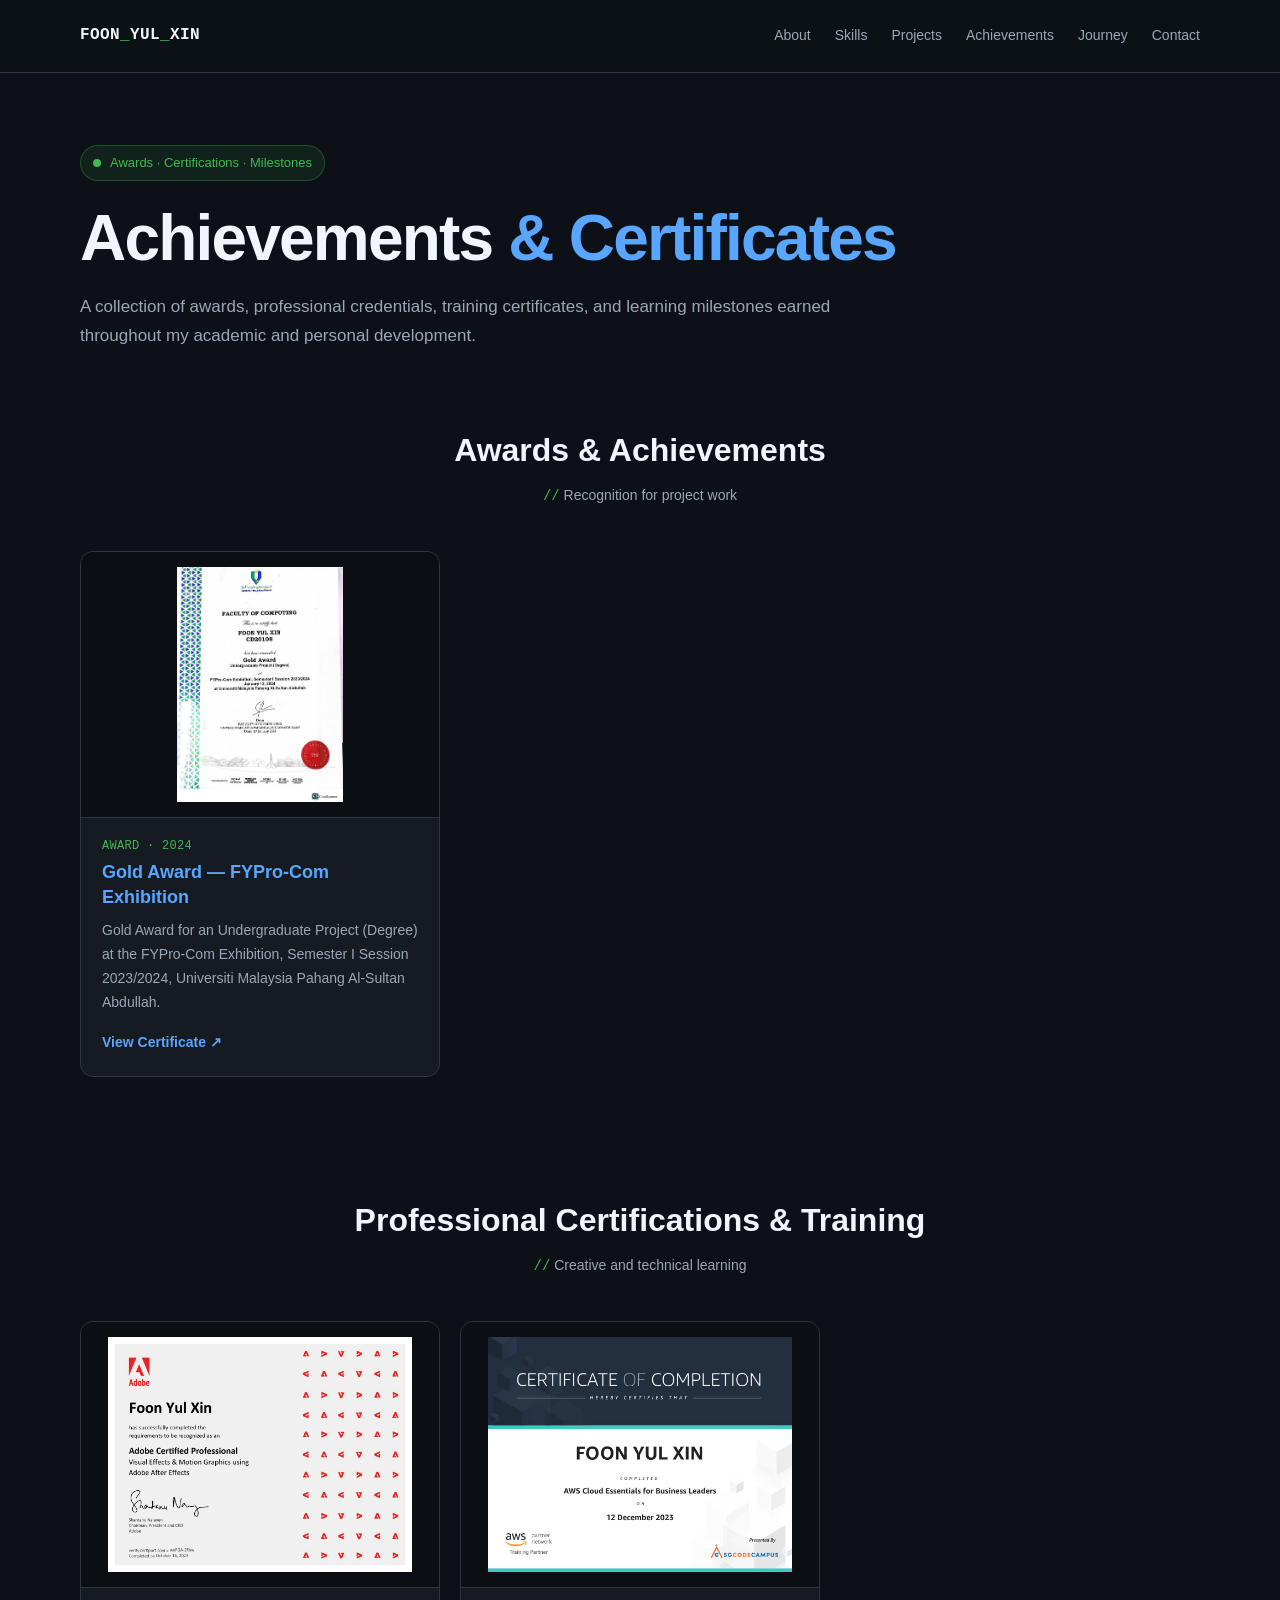
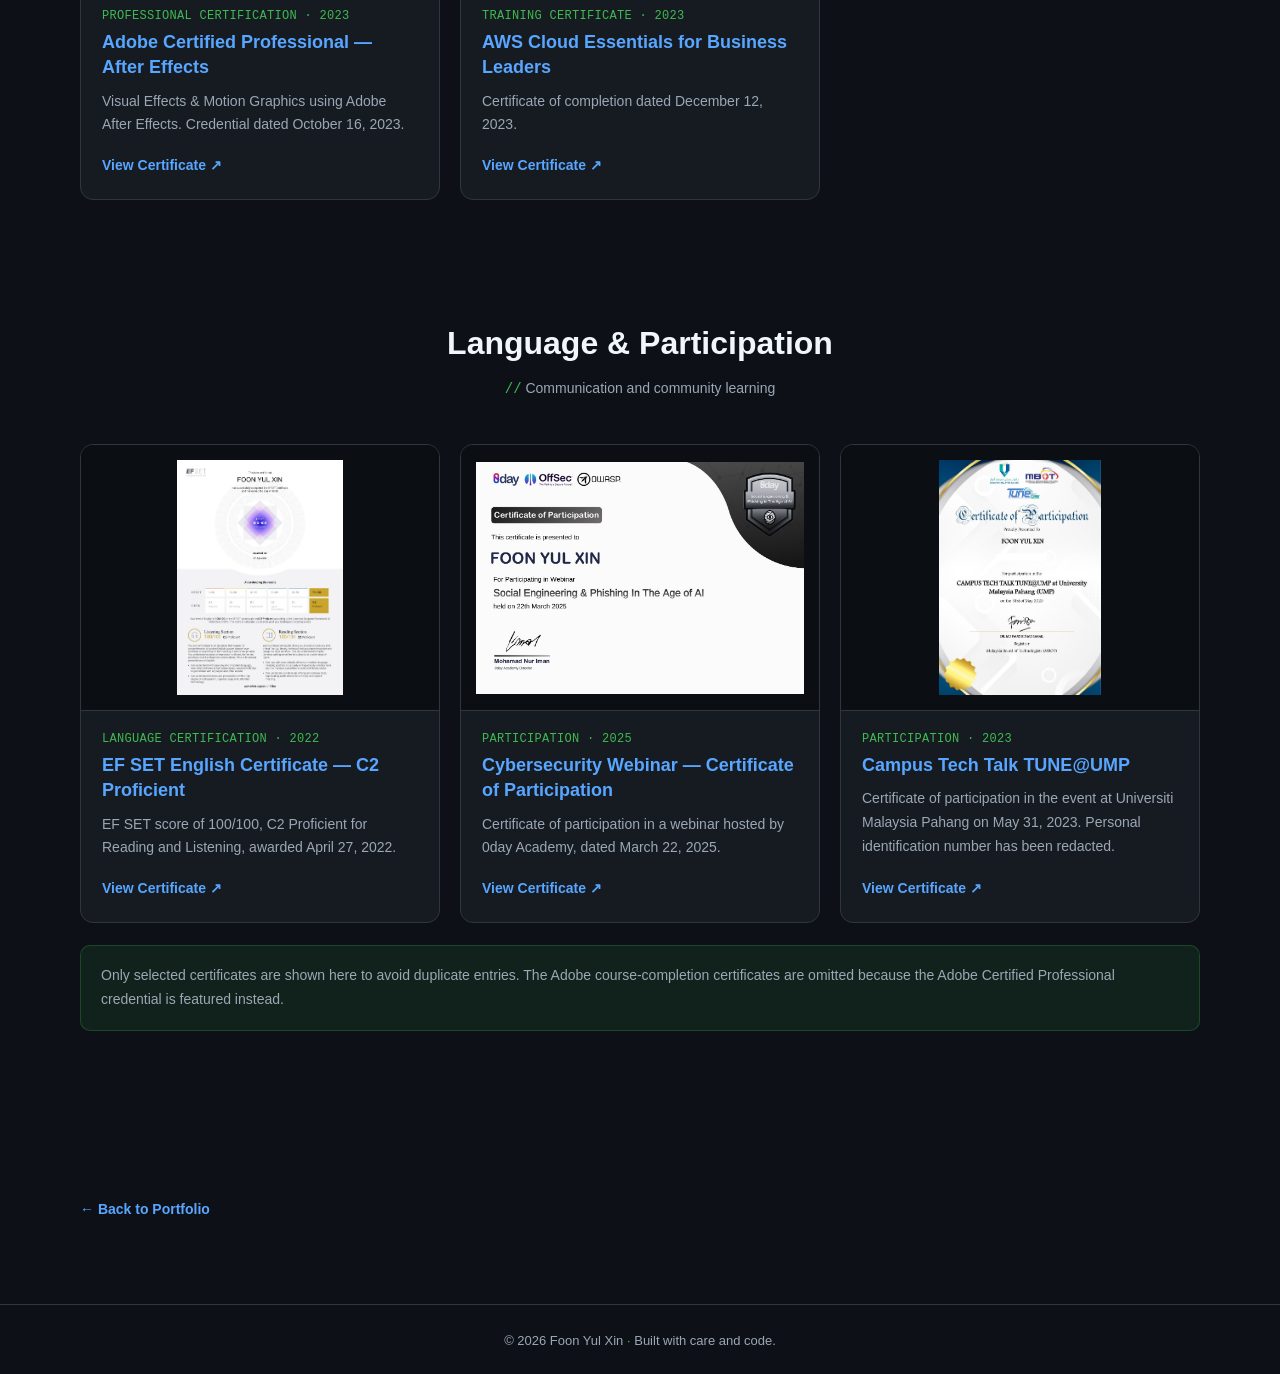
==== achievements.html @ 56d19aa5 "Add files via upload" ====
<!DOCTYPE html>
<html lang="en">
<head>
  <meta charset="UTF-8">
  <meta name="viewport" content="width=device-width, initial-scale=1.0">
  <meta name="description" content="Awards, professional certifications, and learning achievements of Foon Yul Xin.">
  <meta name="theme-color" content="#0D1117">
  <title>Achievements &amp; Certificates | Foon Yul Xin</title>
  <link rel="stylesheet" href="styles.css">
</head>
<body>
<header>
  <div class="wrap nav">
    <a class="logo" href="index.html">FOON<span>_</span>YUL<span>_</span>XIN</a>
    <nav aria-label="Main navigation">
      <a href="index.html#about">About</a><a href="index.html#skills">Skills</a><a href="index.html#projects">Projects</a><a href="achievements.html" aria-current="page">Achievements</a><a href="index.html#journey">Journey</a><a href="index.html#contact">Contact</a>
    </nav>
  </div>
</header>
<main>
  <section class="achievement-hero">
    <div class="wrap">
      <div class="eyebrow"><span class="pulse"></span> Awards · Certifications · Milestones</div>
      <h1>Achievements <span class="blue">&amp; Certificates</span></h1>
      <p class="lead">A collection of awards, professional credentials, training certificates, and learning milestones earned throughout my academic and personal development.</p>
    </div>
  </section>

  <section class="achievement-category">
    <div class="wrap">
      <div class="section-head"><h2>Awards &amp; Achievements</h2><p><span>//</span> Recognition for project work</p></div>
      <div class="certificate-grid">
        <article class="certificate-card">
          <a class="certificate-preview" href="assets/certificates/gold_award_fypro_com.pdf" target="_blank" rel="noopener noreferrer" aria-label="Open Gold Award certificate PDF"><img src="assets/certificates/gold_award_fypro_com.jpg" alt="Preview of Gold Award certificate" loading="lazy"></a>
          <div class="certificate-body"><div class="certificate-kicker">Award · 2024</div><h3>Gold Award — FYPro-Com Exhibition</h3><p>Gold Award for an Undergraduate Project (Degree) at the FYPro-Com Exhibition, Semester I Session 2023/2024, Universiti Malaysia Pahang Al-Sultan Abdullah.</p><div class="certificate-actions"><a href="assets/certificates/gold_award_fypro_com.pdf" target="_blank" rel="noopener noreferrer">View Certificate ↗</a></div></div>
        </article>
      </div>
    </div>
  </section>

  <section class="achievement-category">
    <div class="wrap">
      <div class="section-head"><h2>Professional Certifications &amp; Training</h2><p><span>//</span> Creative and technical learning</p></div>
      <div class="certificate-grid">
        <article class="certificate-card"><a class="certificate-preview" href="assets/certificates/adobe_certified_professional.pdf" target="_blank" rel="noopener noreferrer" aria-label="Open Adobe Certified Professional credential"><img src="assets/certificates/adobe_certified_professional.jpg" alt="Preview of Adobe After Effects certification" loading="lazy"></a><div class="certificate-body"><div class="certificate-kicker">Professional Certification · 2023</div><h3>Adobe Certified Professional — After Effects</h3><p>Visual Effects &amp; Motion Graphics using Adobe After Effects. Credential dated October 16, 2023.</p><div class="certificate-actions"><a href="assets/certificates/adobe_certified_professional.pdf" target="_blank" rel="noopener noreferrer">View Certificate ↗</a></div></div></article>
        <article class="certificate-card"><a class="certificate-preview" href="assets/certificates/aws_cloud_essentials.pdf" target="_blank" rel="noopener noreferrer" aria-label="Open AWS Cloud Essentials certificate"><img src="assets/certificates/aws_cloud_essentials.jpg" alt="Preview of AWS Cloud Essentials for Business Leaders certificate" loading="lazy"></a><div class="certificate-body"><div class="certificate-kicker">Training Certificate · 2023</div><h3>AWS Cloud Essentials for Business Leaders</h3><p>Certificate of completion dated December 12, 2023.</p><div class="certificate-actions"><a href="assets/certificates/aws_cloud_essentials.pdf" target="_blank" rel="noopener noreferrer">View Certificate ↗</a></div></div></article>
      </div>
    </div>
  </section>

  <section class="achievement-category">
    <div class="wrap">
      <div class="section-head"><h2>Language &amp; Participation</h2><p><span>//</span> Communication and community learning</p></div>
      <div class="certificate-grid">
        <article class="certificate-card"><a class="certificate-preview" href="assets/certificates/ef_set_english.pdf" target="_blank" rel="noopener noreferrer" aria-label="Open EF SET English certificate"><img src="assets/certificates/ef_set_english.jpg" alt="Preview of EF SET English Certificate" loading="lazy"></a><div class="certificate-body"><div class="certificate-kicker">Language Certification · 2022</div><h3>EF SET English Certificate — C2 Proficient</h3><p>EF SET score of 100/100, C2 Proficient for Reading and Listening, awarded April 27, 2022.</p><div class="certificate-actions"><a href="assets/certificates/ef_set_english.pdf" target="_blank" rel="noopener noreferrer">View Certificate ↗</a></div></div></article>
        <article class="certificate-card"><a class="certificate-preview" href="assets/certificates/cybersecurity_webinar.pdf" target="_blank" rel="noopener noreferrer" aria-label="Open cybersecurity webinar participation certificate"><img src="assets/certificates/cybersecurity_webinar.jpg" alt="Preview of cybersecurity webinar certificate of participation" loading="lazy"></a><div class="certificate-body"><div class="certificate-kicker">Participation · 2025</div><h3>Cybersecurity Webinar — Certificate of Participation</h3><p>Certificate of participation in a webinar hosted by 0day Academy, dated March 22, 2025.</p><div class="certificate-actions"><a href="assets/certificates/cybersecurity_webinar.pdf" target="_blank" rel="noopener noreferrer">View Certificate ↗</a></div></div></article>
        <article class="certificate-card"><a class="certificate-preview" href="assets/certificates/tune_ump_participation_redacted.pdf" target="_blank" rel="noopener noreferrer" aria-label="Open redacted TUNE@UMP participation certificate"><img src="assets/certificates/tune_ump_participation.jpg" alt="Preview of TUNE@UMP certificate of participation with personal ID redacted" loading="lazy"></a><div class="certificate-body"><div class="certificate-kicker">Participation · 2023</div><h3>Campus Tech Talk TUNE@UMP</h3><p>Certificate of participation in the event at Universiti Malaysia Pahang on May 31, 2023. Personal identification number has been redacted.</p><div class="certificate-actions"><a href="assets/certificates/tune_ump_participation_redacted.pdf" target="_blank" rel="noopener noreferrer">View Certificate ↗</a></div></div></article>
      </div>
      <div class="achievement-note">Only selected certificates are shown here to avoid duplicate entries. The Adobe course-completion certificates are omitted because the Adobe Certified Professional credential is featured instead.</div>
    </div>
  </section>
  <section><div class="wrap"><a class="project-link" href="index.html">← Back to Portfolio</a></div></section>
</main>
<footer><p>© 2026 Foon Yul Xin <span>·</span> Built with care and code.</p></footer>
</body>
</html>
---- styles.css ----
:root {
      --bg: #0D1117; --card: #161B22; --panel: #21262D; --border: #30363D;
      --text: #F0F6FC; --muted: #9BA7B4; --blue: #58A6FF; --green: #3FB950;
      --blue-soft: rgba(88,166,255,.10); --green-soft: rgba(63,185,80,.10);
    }
    * { margin: 0; padding: 0; box-sizing: border-box; }
    html { scroll-behavior: smooth; scroll-padding-top: 90px; }
    body { font-family: Inter, "Segoe UI", Arial, sans-serif; background: var(--bg); color: var(--text); line-height: 1.7; }
    a { color: var(--blue); }
    a:focus-visible, button:focus-visible { outline: 2px solid var(--blue); outline-offset: 4px; }
    .wrap { width: min(1120px, 88%); margin: 0 auto; }
    header { position: sticky; top: 0; z-index: 20; background: rgba(13,17,23,.94); backdrop-filter: blur(12px); border-bottom: 1px solid var(--border); }
    .nav { min-height: 72px; display: flex; align-items: center; justify-content: space-between; gap: 24px; }
    .logo { color: var(--text); text-decoration: none; font-family: Consolas, monospace; font-weight: 800; letter-spacing: .4px; }
    .logo span { color: var(--green); }
    nav { display: flex; gap: 24px; flex-wrap: wrap; }
    nav a { text-decoration: none; color: var(--muted); font-size: 14px; }
    nav a:hover { color: var(--blue); }
    section { padding: 82px 0; }
    .hero { padding: 72px 0 90px; min-height: 650px; display: flex; align-items: center; }
    .hero-grid { display: grid; grid-template-columns: 1.4fr .8fr; gap: 55px; align-items: center; }
    .eyebrow { display: inline-flex; align-items: center; gap: 9px; color: var(--green); border: 1px solid rgba(63,185,80,.3); background: var(--green-soft); padding: 6px 12px; border-radius: 999px; font-size: 13px; margin-bottom: 22px; }
    .pulse { width: 8px; height: 8px; border-radius: 50%; background: var(--green); }
    h1 { font-size: clamp(38px, 6vw, 64px); line-height: 1.12; letter-spacing: -1.8px; margin-bottom: 18px; }
    h1 .blue { color: var(--blue); }
    .role-line { font: 600 clamp(18px, 2.4vw, 24px) Consolas, monospace; color: var(--green); min-height: 38px; margin-bottom: 18px; }
    .cursor { display: inline-block; width: 9px; height: 1.1em; background: var(--green); vertical-align: -3px; margin-left: 4px; animation: blink 1s steps(2, start) infinite; }
    @keyframes blink { to { visibility: hidden; } }
    .intro { color: var(--muted); max-width: 620px; font-size: 17px; margin-bottom: 28px; }
    .actions { display: flex; flex-wrap: wrap; gap: 12px; }
    .btn { display: inline-flex; align-items: center; justify-content: center; padding: 11px 19px; border-radius: 8px; border: 1px solid var(--blue); background: var(--blue); color: #08111D; text-decoration: none; font-weight: 700; font-size: 14px; transition: transform .2s, background .2s; }
    .btn:hover { transform: translateY(-3px); background: #79C0FF; }
    .btn.secondary { background: transparent; color: var(--blue); }
    .btn.secondary:hover { background: var(--blue-soft); }
    .portrait-wrap { justify-self: center; position: relative; width: min(100%, 300px); }
    .portrait-frame { border: 1px solid var(--border); background: var(--card); border-radius: 22px; padding: 10px; box-shadow: 0 20px 70px rgba(0,0,0,.3); }
    .portrait { display: block; width: 100%; height: 420px; object-fit: cover; object-position: center 25%; border-radius: 15px; }
    .portrait-caption { position: absolute; bottom: 25px; left: -35px; background: var(--panel); border: 1px solid var(--border); border-radius: 10px; padding: 10px 14px; color: var(--green); font: 13px Consolas, monospace; }
    .section-head { text-align: center; margin-bottom: 42px; }
    .section-head h2 { font-size: 32px; margin-bottom: 7px; }
    .section-head p { color: var(--muted); font-size: 14px; }
    .section-head span { color: var(--green); font-family: Consolas, monospace; }
    .about-box { max-width: 820px; margin: auto; text-align: center; color: var(--muted); font-size: 16px; }
    .skills { display: flex; flex-wrap: wrap; justify-content: center; gap: 12px; }
    .skill { background: var(--card); border: 1px solid var(--border); border-radius: 8px; padding: 9px 15px; font-size: 14px; }
    .skill::before { content: "› "; color: var(--green); font-family: Consolas, monospace; font-weight: bold; }
    .skill:hover { border-color: var(--blue); }
    .projects { display: grid; grid-template-columns: repeat(2, minmax(0,1fr)); gap: 22px; }
    .project { background: var(--card); border: 1px solid var(--border); border-radius: 13px; overflow: hidden; display: flex; flex-direction: column; transition: transform .25s, border-color .25s; }
    .project:hover { transform: translateY(-5px); border-color: var(--blue); }
    .gallery { display: grid; grid-template-columns: 1fr 1fr; gap: 3px; background: var(--border); }
    .gallery img { width: 100%; height: 175px; object-fit: cover; display: block; background: var(--panel); }
    .gallery.single img { grid-column: 1 / -1; height: 230px; object-fit: contain; }
    .gallery img.logo-shot { object-fit: contain; padding: 14px; background: #050505; }
    .project-body { padding: 23px; display: flex; flex-direction: column; flex: 1; }
    .project-top { display: flex; align-items: center; justify-content: space-between; gap: 12px; margin-bottom: 12px; }
    .project h3 { font-size: 20px; color: var(--blue); }
    .badge { font-size: 11px; white-space: nowrap; padding: 4px 9px; border-radius: 99px; }
    .done { color: var(--green); background: var(--green-soft); border: 1px solid rgba(63,185,80,.3); }
    .planned { color: var(--muted); background: var(--panel); border: 1px solid var(--border); }
    .project p { color: var(--muted); font-size: 14px; margin-bottom: 17px; }
    .tags { display: flex; flex-wrap: wrap; gap: 7px; margin-bottom: 22px; }
    .tags span { color: var(--blue); background: var(--blue-soft); border: 1px solid rgba(88,166,255,.2); padding: 3px 8px; border-radius: 5px; font-size: 11px; }
    .project-link { margin-top: auto; text-decoration: none; font-size: 14px; font-weight: 700; }
    .project-link:hover { color: #79C0FF; }
    .timeline { max-width: 820px; margin: auto; position: relative; }
    .timeline::before { content: ""; position: absolute; left: 12px; top: 10px; bottom: 10px; width: 2px; background: var(--border); }
    .timeline-item { position: relative; padding: 0 0 30px 42px; }
    .timeline-item:last-child { padding-bottom: 0; }
    .timeline-dot { position: absolute; left: 4px; top: 7px; width: 18px; height: 18px; background: var(--bg); border: 3px solid var(--green); border-radius: 50%; }
    .timeline-card { background: var(--card); border: 1px solid var(--border); border-radius: 10px; padding: 20px 22px; }
    .timeline-date { color: var(--green); font: 13px Consolas, monospace; margin-bottom: 5px; }
    .timeline-card h3 { font-size: 18px; margin-bottom: 4px; }
    .timeline-card .place { color: var(--blue); font-size: 14px; margin-bottom: 8px; }
    .timeline-card p { color: var(--muted); font-size: 14px; }
    .contact-card { max-width: 720px; margin: auto; padding: 32px; background: var(--card); border: 1px solid var(--border); border-radius: 13px; text-align: center; }
    .contact-card > p { color: var(--muted); margin-bottom: 22px; }
    .contact-list { display: grid; gap: 13px; margin-bottom: 28px; }
    .contact-list a { text-decoration: none; overflow-wrap: anywhere; }
    .contact-list a:hover { color: #79C0FF; }
    .contact-label { color: var(--muted); margin-right: 8px; }
    footer { border-top: 1px solid var(--border); text-align: center; color: var(--muted); padding: 25px; font-size: 13px; }
    footer span { color: var(--green); }
    #topBtn { position: fixed; right: 22px; bottom: 22px; width: 44px; height: 44px; border-radius: 10px; border: 1px solid var(--border); background: var(--panel); color: var(--blue); font-size: 21px; cursor: pointer; display: none; z-index: 15; }
    #topBtn.show { display: block; }
    @media (max-width: 760px) {
      .nav { padding: 15px 0; flex-direction: column; }
      nav { justify-content: center; gap: 15px; }
      .hero { min-height: 0; padding: 55px 0 70px; }
      .hero-grid { grid-template-columns: 1fr; gap: 35px; text-align: center; }
      .intro { margin-left: auto; margin-right: auto; }
      .actions { justify-content: center; }
      .portrait-wrap { width: min(70%, 290px); }
      .portrait { height: 360px; }
      .portrait-caption { left: -20px; }
      section { padding: 62px 0; }
      .projects { grid-template-columns: 1fr; }
    }
    @media (max-width: 480px) {
      .wrap { width: 90%; }
      h1 { letter-spacing: -1px; }
      .section-head h2 { font-size: 28px; }
      .gallery img { height: 125px; }
      .gallery.single img { height: 185px; }
      .project-body, .contact-card { padding: 20px; }
    }
    @media (prefers-reduced-motion: reduce) {
      html { scroll-behavior: auto; }
      *, *::before, *::after { animation-duration: .01ms !important; transition-duration: .01ms !important; }
    }


/* Small reusable text styles */
.code-keyword { color: var(--blue); }
.demo-link { margin-top: 12px; }


/* Game-istry project links */
.project-links { display: flex; align-items: center; flex-wrap: wrap; gap: 50px; }
.project-links .project-link { margin-top: 0; }
@media (max-width: 600px) { .project-links { gap: 15px; } }


/* Achievements and certificates */
.achievement-preview-grid { display:grid; grid-template-columns:repeat(3,minmax(0,1fr)); gap:16px; }
.achievement-preview-card { display:flex; align-items:center; gap:15px; padding:22px; border:1px solid var(--border); border-radius:12px; background:var(--card); }
.achievement-icon { font-size:28px; }
.achievement-preview-card h3 { font-size:16px; color:var(--blue); margin-bottom:4px; }
.achievement-preview-card p { color:var(--muted); font-size:13px; }
.achievement-preview-action { margin-top:24px; text-align:center; }
.achievement-hero { padding:72px 0 38px; }
.achievement-hero .lead { max-width:760px; margin-top:15px; color:var(--muted); font-size:17px; }
.achievement-category { padding-top:34px; }
.certificate-grid { display:grid; grid-template-columns:repeat(3,minmax(0,1fr)); gap:20px; }
.certificate-card { display:flex; flex-direction:column; overflow:hidden; background:var(--card); border:1px solid var(--border); border-radius:13px; }
.certificate-preview { display:flex; align-items:center; justify-content:center; min-height:230px; padding:15px; background:#0b0f14; border-bottom:1px solid var(--border); }
.certificate-preview img { display:block; max-width:100%; width:100%; height:235px; object-fit:contain; }
.certificate-body { display:flex; flex-direction:column; flex:1; padding:21px; }
.certificate-kicker { color:var(--green); font:12px Consolas,monospace; letter-spacing:.3px; margin-bottom:7px; text-transform:uppercase; }
.certificate-body h3 { color:var(--blue); font-size:18px; line-height:1.4; margin-bottom:9px; }
.certificate-body p { color:var(--muted); font-size:14px; margin-bottom:17px; }
.certificate-actions { margin-top:auto; display:flex; flex-wrap:wrap; gap:12px; }
.certificate-actions a { font-weight:700; text-decoration:none; font-size:14px; }
.achievement-note { margin-top:22px; padding:18px 20px; border:1px solid rgba(63,185,80,.25); background:var(--green-soft); color:var(--muted); border-radius:10px; font-size:14px; }
@media (max-width:900px) { .certificate-grid { grid-template-columns:repeat(2,minmax(0,1fr)); } .achievement-preview-grid { grid-template-columns:1fr; } }
@media (max-width:600px) { .certificate-grid { grid-template-columns:1fr; } .certificate-preview { min-height:190px; } .certificate-preview img { height:210px; } .achievement-hero { padding-top:50px; } }
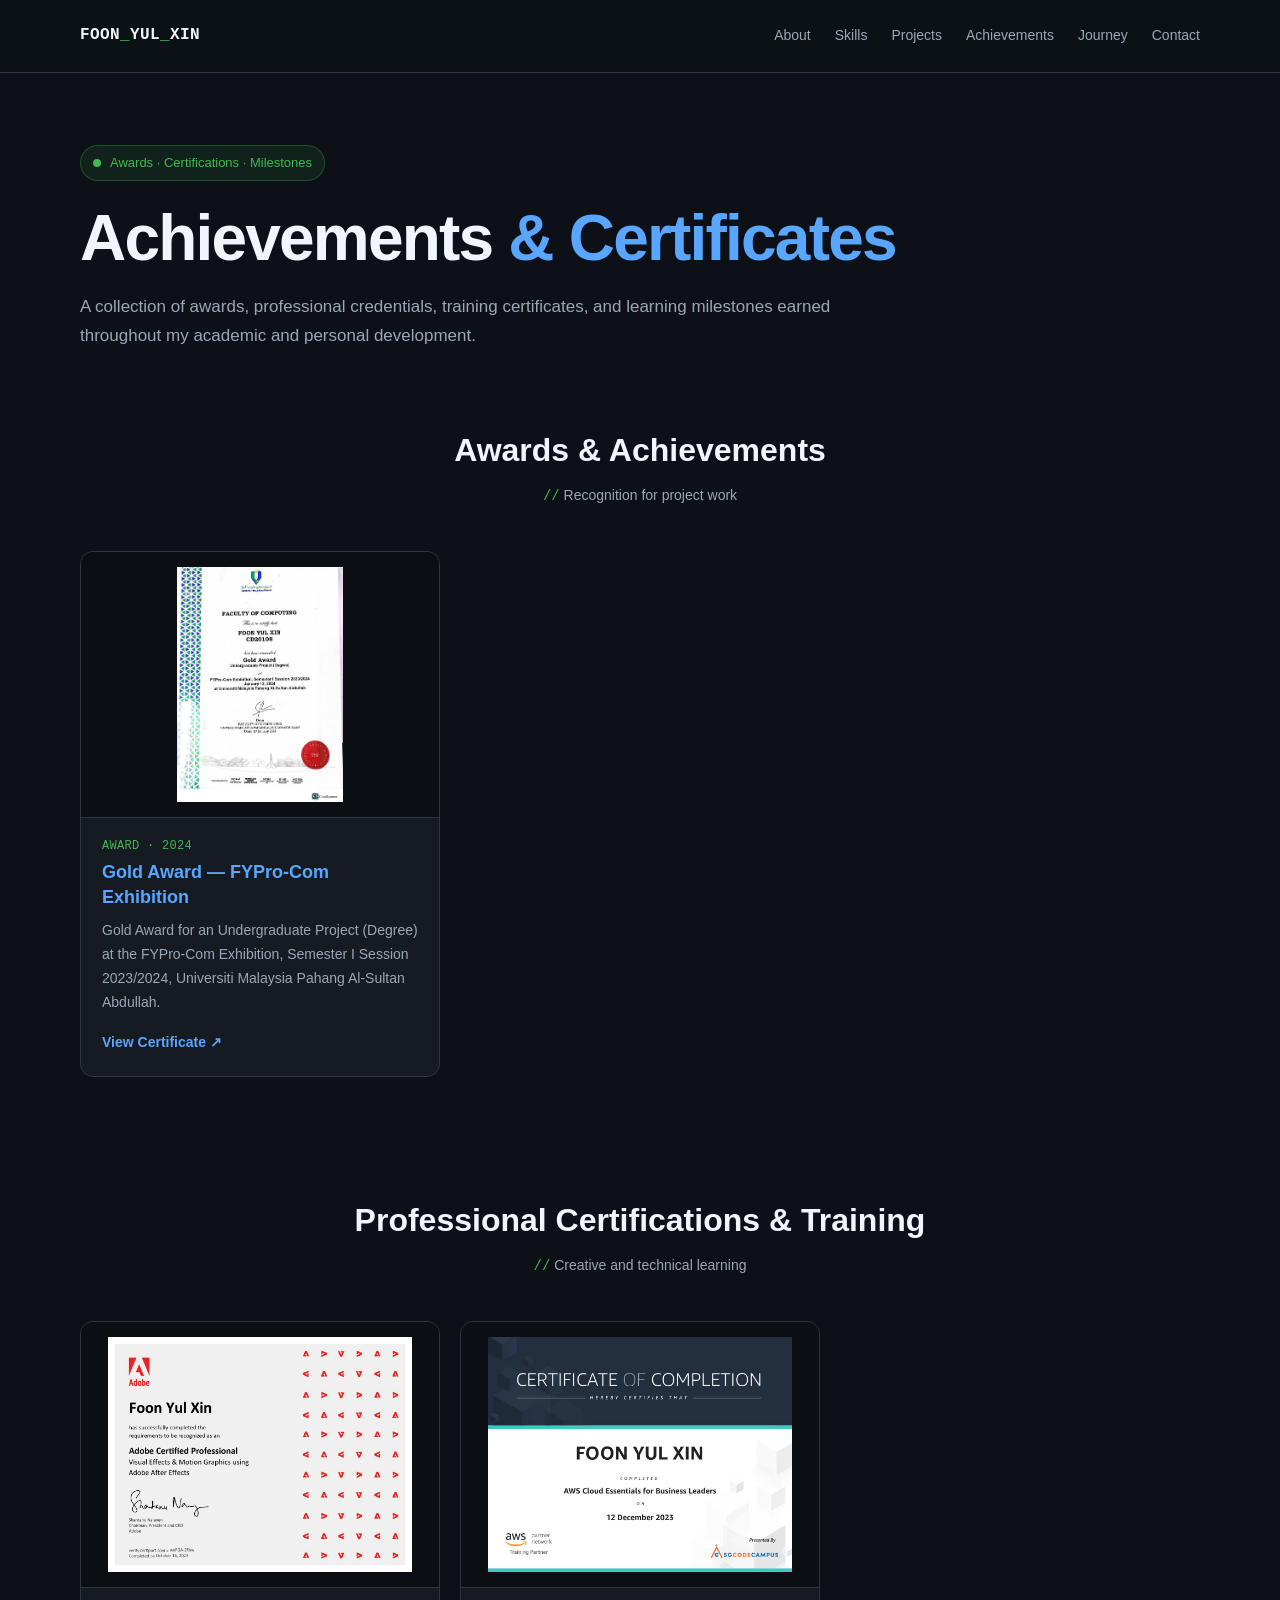
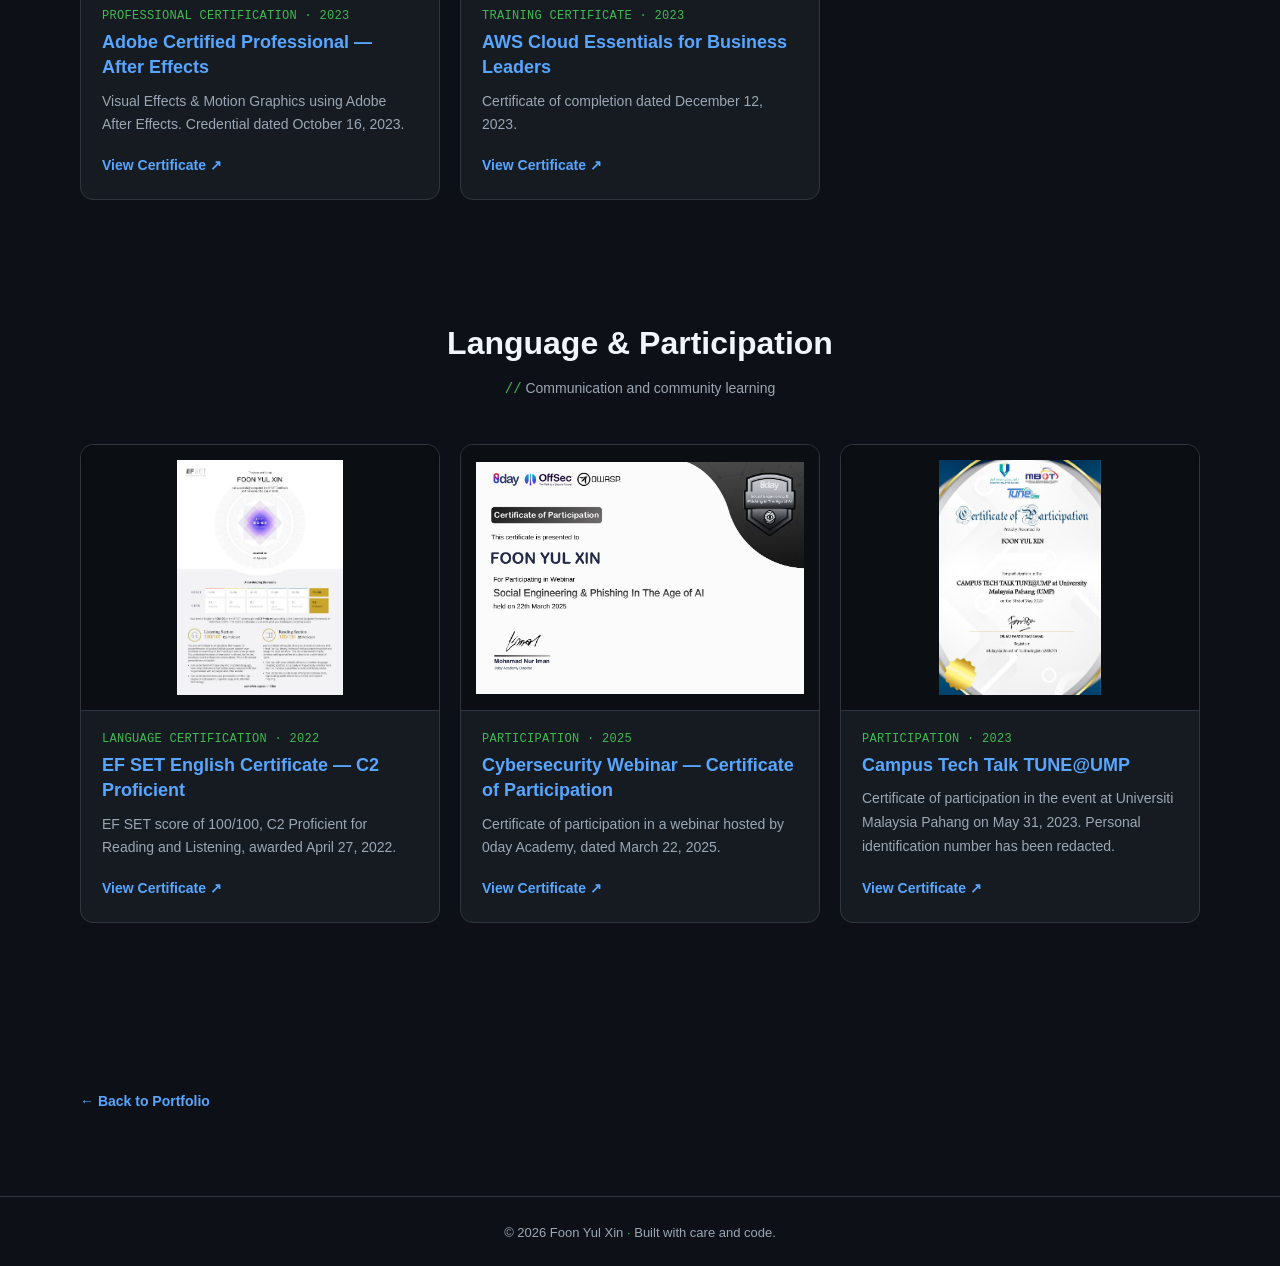
==== commit 789f7112: "Add files via upload" ====
--- a/achievements.html
+++ b/achievements.html
@@ -56,7 +56,6 @@
         <article class="certificate-card"><a class="certificate-preview" href="assets/certificates/cybersecurity_webinar.pdf" target="_blank" rel="noopener noreferrer" aria-label="Open cybersecurity webinar participation certificate"><img src="assets/certificates/cybersecurity_webinar.jpg" alt="Preview of cybersecurity webinar certificate of participation" loading="lazy"></a><div class="certificate-body"><div class="certificate-kicker">Participation · 2025</div><h3>Cybersecurity Webinar — Certificate of Participation</h3><p>Certificate of participation in a webinar hosted by 0day Academy, dated March 22, 2025.</p><div class="certificate-actions"><a href="assets/certificates/cybersecurity_webinar.pdf" target="_blank" rel="noopener noreferrer">View Certificate ↗</a></div></div></article>
         <article class="certificate-card"><a class="certificate-preview" href="assets/certificates/tune_ump_participation_redacted.pdf" target="_blank" rel="noopener noreferrer" aria-label="Open redacted TUNE@UMP participation certificate"><img src="assets/certificates/tune_ump_participation.jpg" alt="Preview of TUNE@UMP certificate of participation with personal ID redacted" loading="lazy"></a><div class="certificate-body"><div class="certificate-kicker">Participation · 2023</div><h3>Campus Tech Talk TUNE@UMP</h3><p>Certificate of participation in the event at Universiti Malaysia Pahang on May 31, 2023. Personal identification number has been redacted.</p><div class="certificate-actions"><a href="assets/certificates/tune_ump_participation_redacted.pdf" target="_blank" rel="noopener noreferrer">View Certificate ↗</a></div></div></article>
       </div>
-      <div class="achievement-note">Only selected certificates are shown here to avoid duplicate entries. The Adobe course-completion certificates are omitted because the Adobe Certified Professional credential is featured instead.</div>
     </div>
   </section>
   <section><div class="wrap"><a class="project-link" href="index.html">← Back to Portfolio</a></div></section>
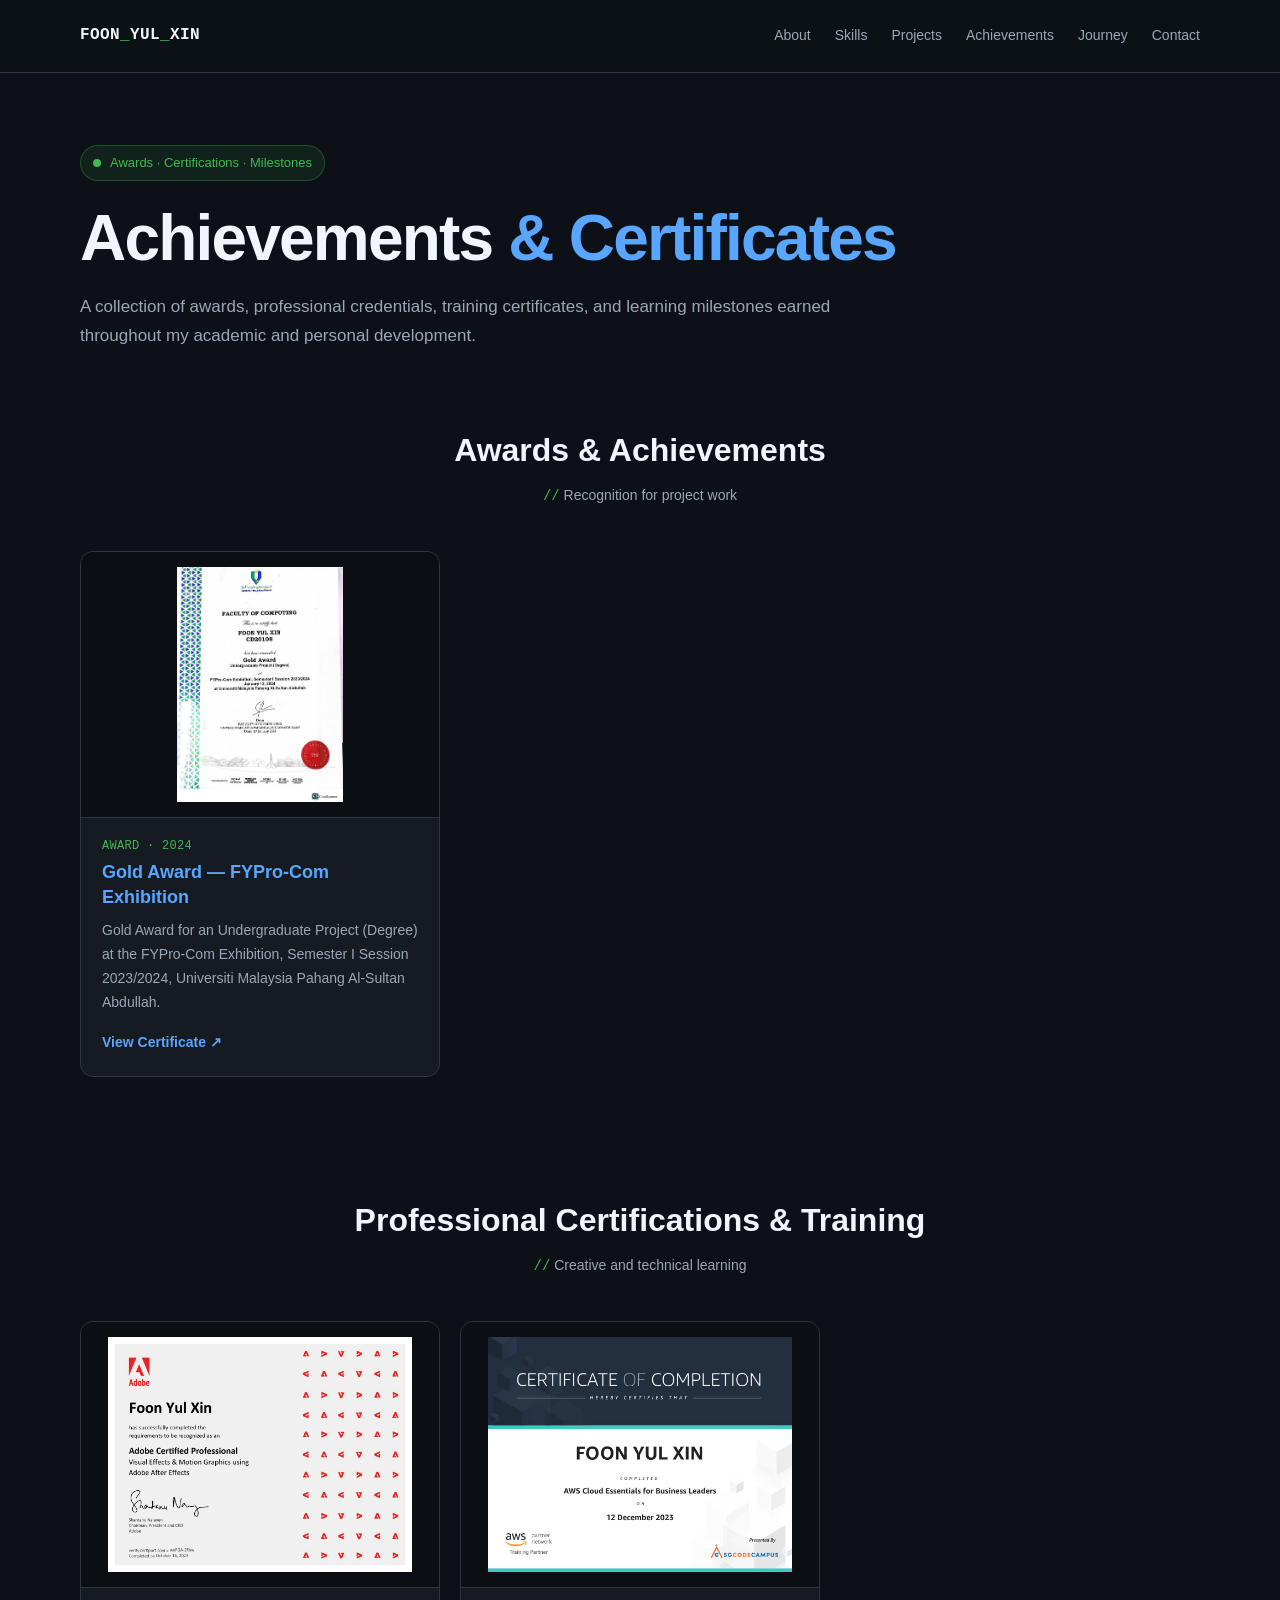
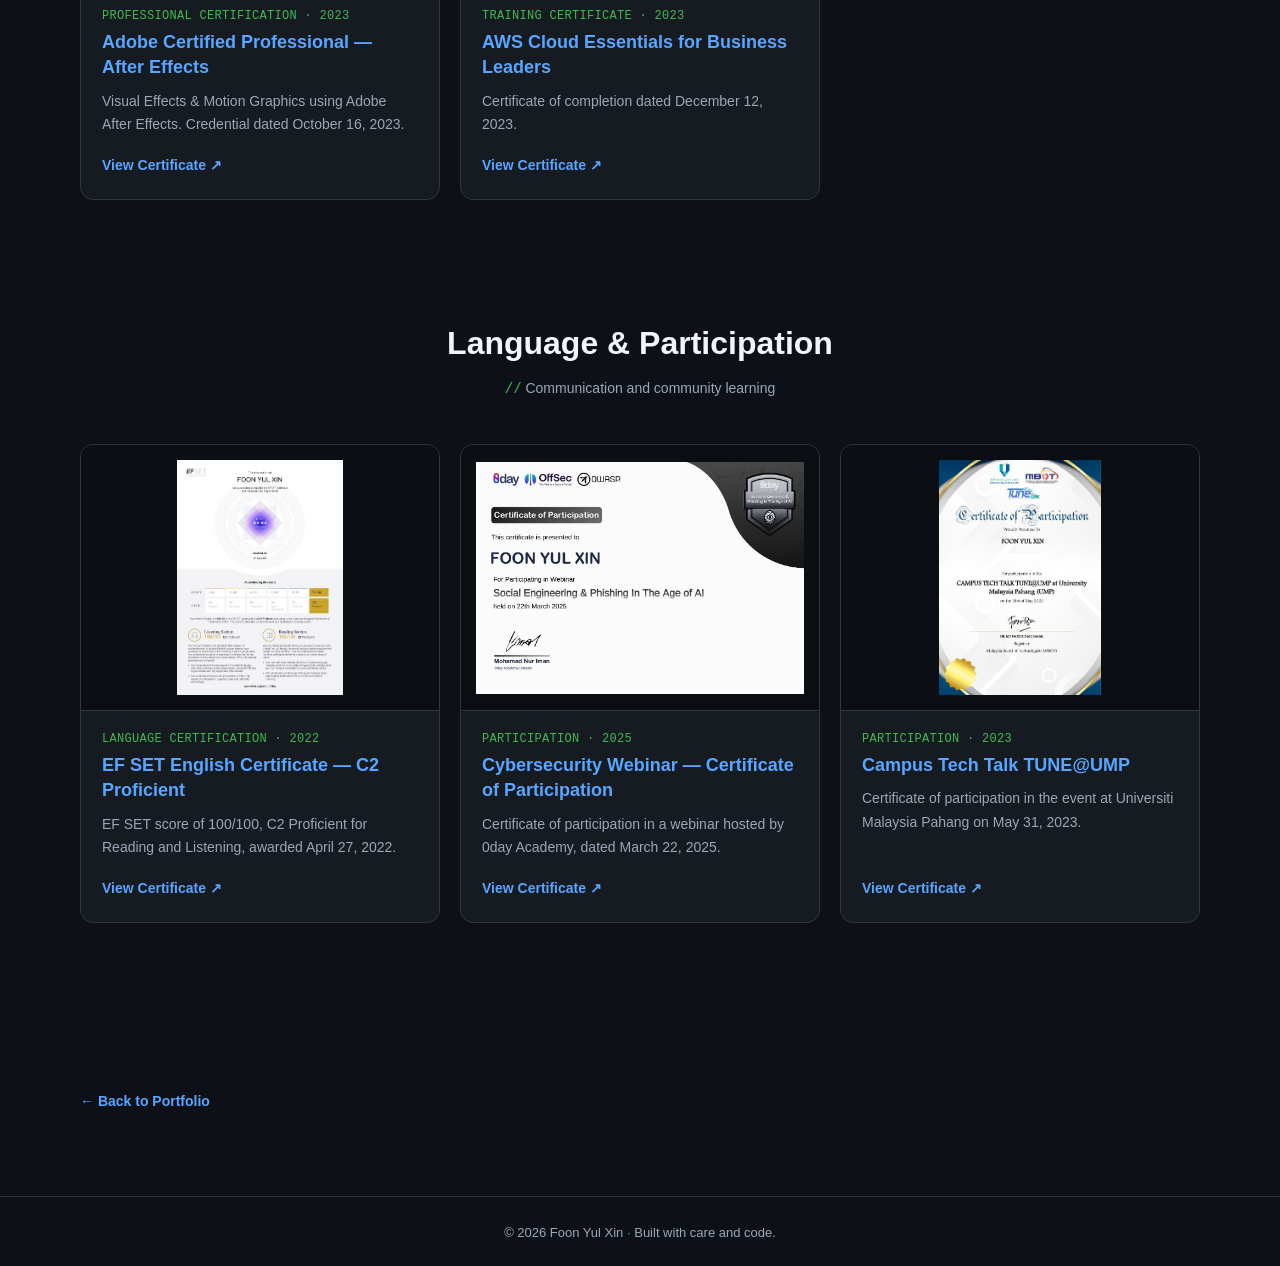
==== commit 143e2b8d: "Update TUNE@UMP participation certificate entry" ====
--- a/achievements.html
+++ b/achievements.html
@@ -54,7 +54,7 @@
       <div class="certificate-grid">
         <article class="certificate-card"><a class="certificate-preview" href="assets/certificates/ef_set_english.pdf" target="_blank" rel="noopener noreferrer" aria-label="Open EF SET English certificate"><img src="assets/certificates/ef_set_english.jpg" alt="Preview of EF SET English Certificate" loading="lazy"></a><div class="certificate-body"><div class="certificate-kicker">Language Certification · 2022</div><h3>EF SET English Certificate — C2 Proficient</h3><p>EF SET score of 100/100, C2 Proficient for Reading and Listening, awarded April 27, 2022.</p><div class="certificate-actions"><a href="assets/certificates/ef_set_english.pdf" target="_blank" rel="noopener noreferrer">View Certificate ↗</a></div></div></article>
         <article class="certificate-card"><a class="certificate-preview" href="assets/certificates/cybersecurity_webinar.pdf" target="_blank" rel="noopener noreferrer" aria-label="Open cybersecurity webinar participation certificate"><img src="assets/certificates/cybersecurity_webinar.jpg" alt="Preview of cybersecurity webinar certificate of participation" loading="lazy"></a><div class="certificate-body"><div class="certificate-kicker">Participation · 2025</div><h3>Cybersecurity Webinar — Certificate of Participation</h3><p>Certificate of participation in a webinar hosted by 0day Academy, dated March 22, 2025.</p><div class="certificate-actions"><a href="assets/certificates/cybersecurity_webinar.pdf" target="_blank" rel="noopener noreferrer">View Certificate ↗</a></div></div></article>
-        <article class="certificate-card"><a class="certificate-preview" href="assets/certificates/tune_ump_participation_redacted.pdf" target="_blank" rel="noopener noreferrer" aria-label="Open redacted TUNE@UMP participation certificate"><img src="assets/certificates/tune_ump_participation.jpg" alt="Preview of TUNE@UMP certificate of participation with personal ID redacted" loading="lazy"></a><div class="certificate-body"><div class="certificate-kicker">Participation · 2023</div><h3>Campus Tech Talk TUNE@UMP</h3><p>Certificate of participation in the event at Universiti Malaysia Pahang on May 31, 2023. Personal identification number has been redacted.</p><div class="certificate-actions"><a href="assets/certificates/tune_ump_participation_redacted.pdf" target="_blank" rel="noopener noreferrer">View Certificate ↗</a></div></div></article>
+        <article class="certificate-card"><a class="certificate-preview" href="assets/certificates/tune_ump_participation_redacted.pdf" target="_blank" rel="noopener noreferrer" aria-label="Open redacted TUNE@UMP participation certificate"><img src="assets/certificates/tune_ump_participation.jpg" alt="Preview of TUNE@UMP certificate of participation with personal ID redacted" loading="lazy"></a><div class="certificate-body"><div class="certificate-kicker">Participation · 2023</div><h3>Campus Tech Talk TUNE@UMP</h3><p>Certificate of participation in the event at Universiti Malaysia Pahang on May 31, 2023. </p><div class="certificate-actions"><a href="assets/certificates/tune_ump_participation_redacted.pdf" target="_blank" rel="noopener noreferrer">View Certificate ↗</a></div></div></article>
       </div>
     </div>
   </section>
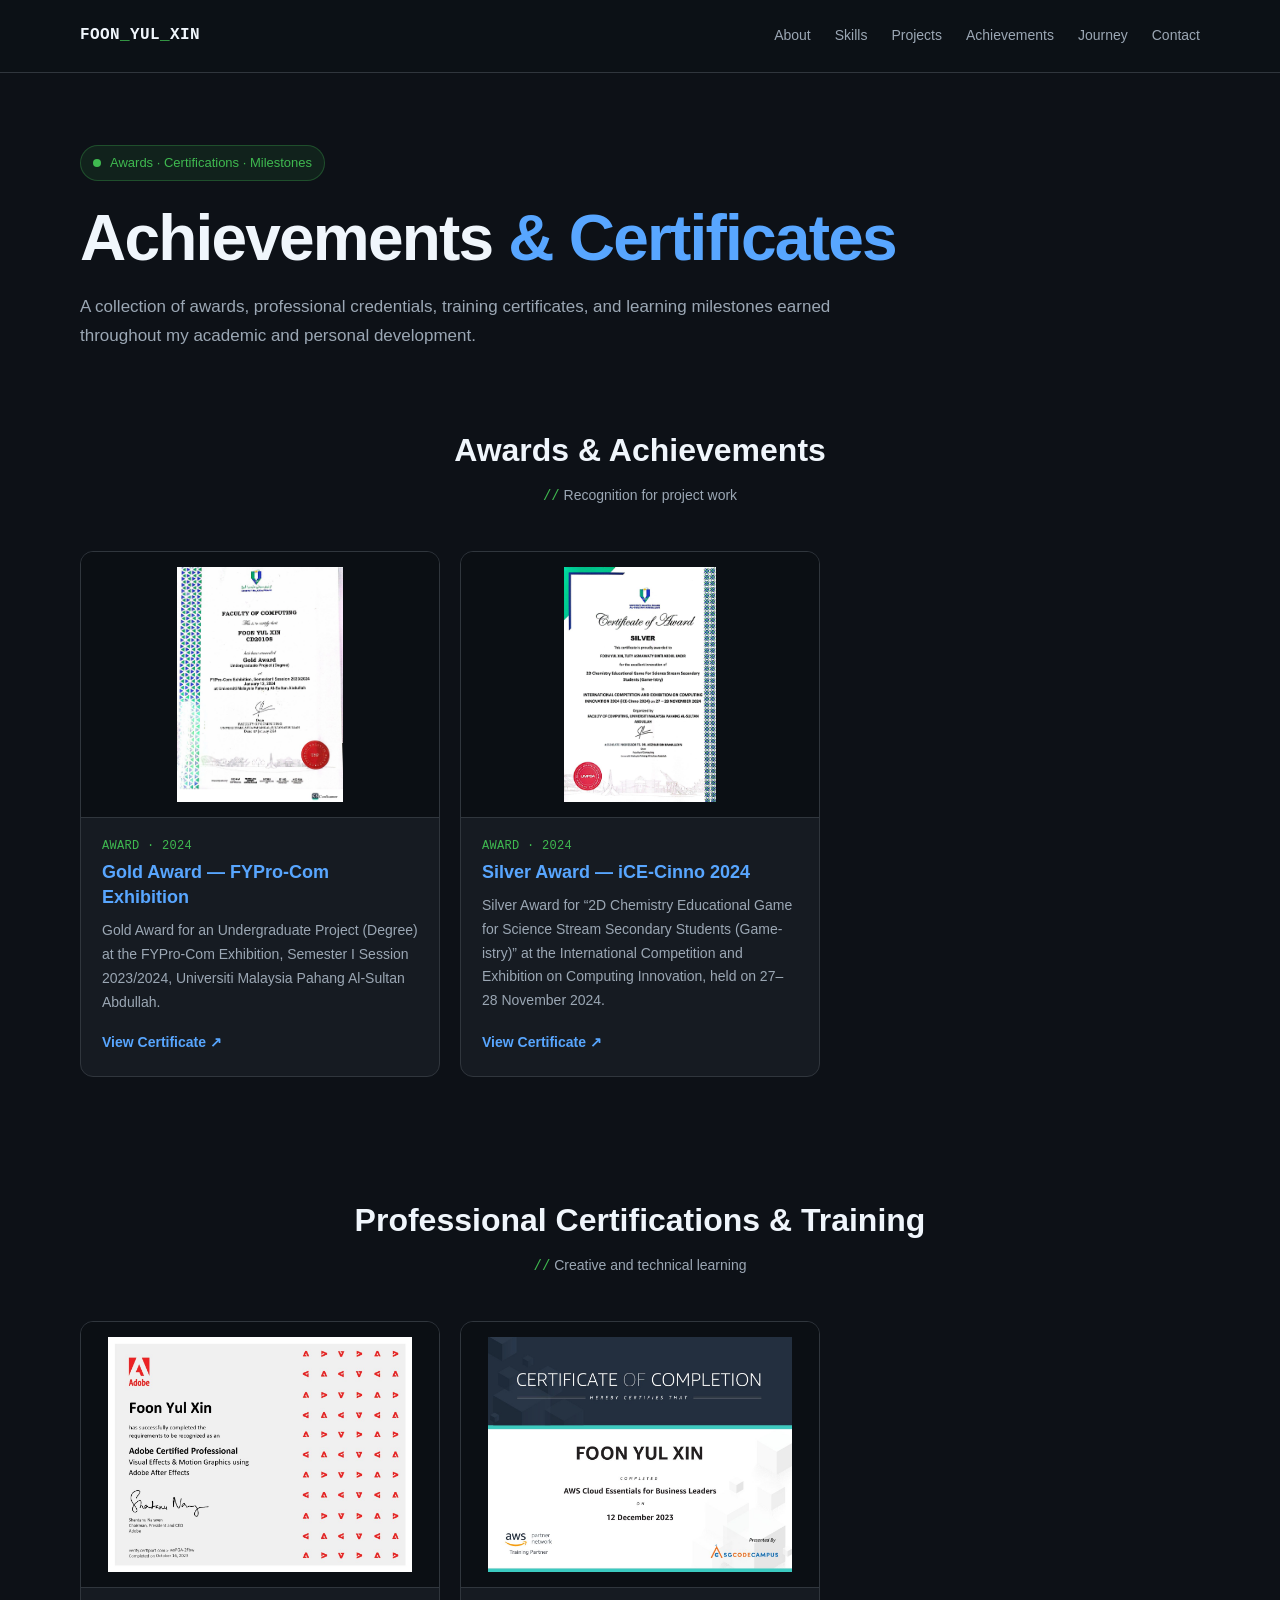
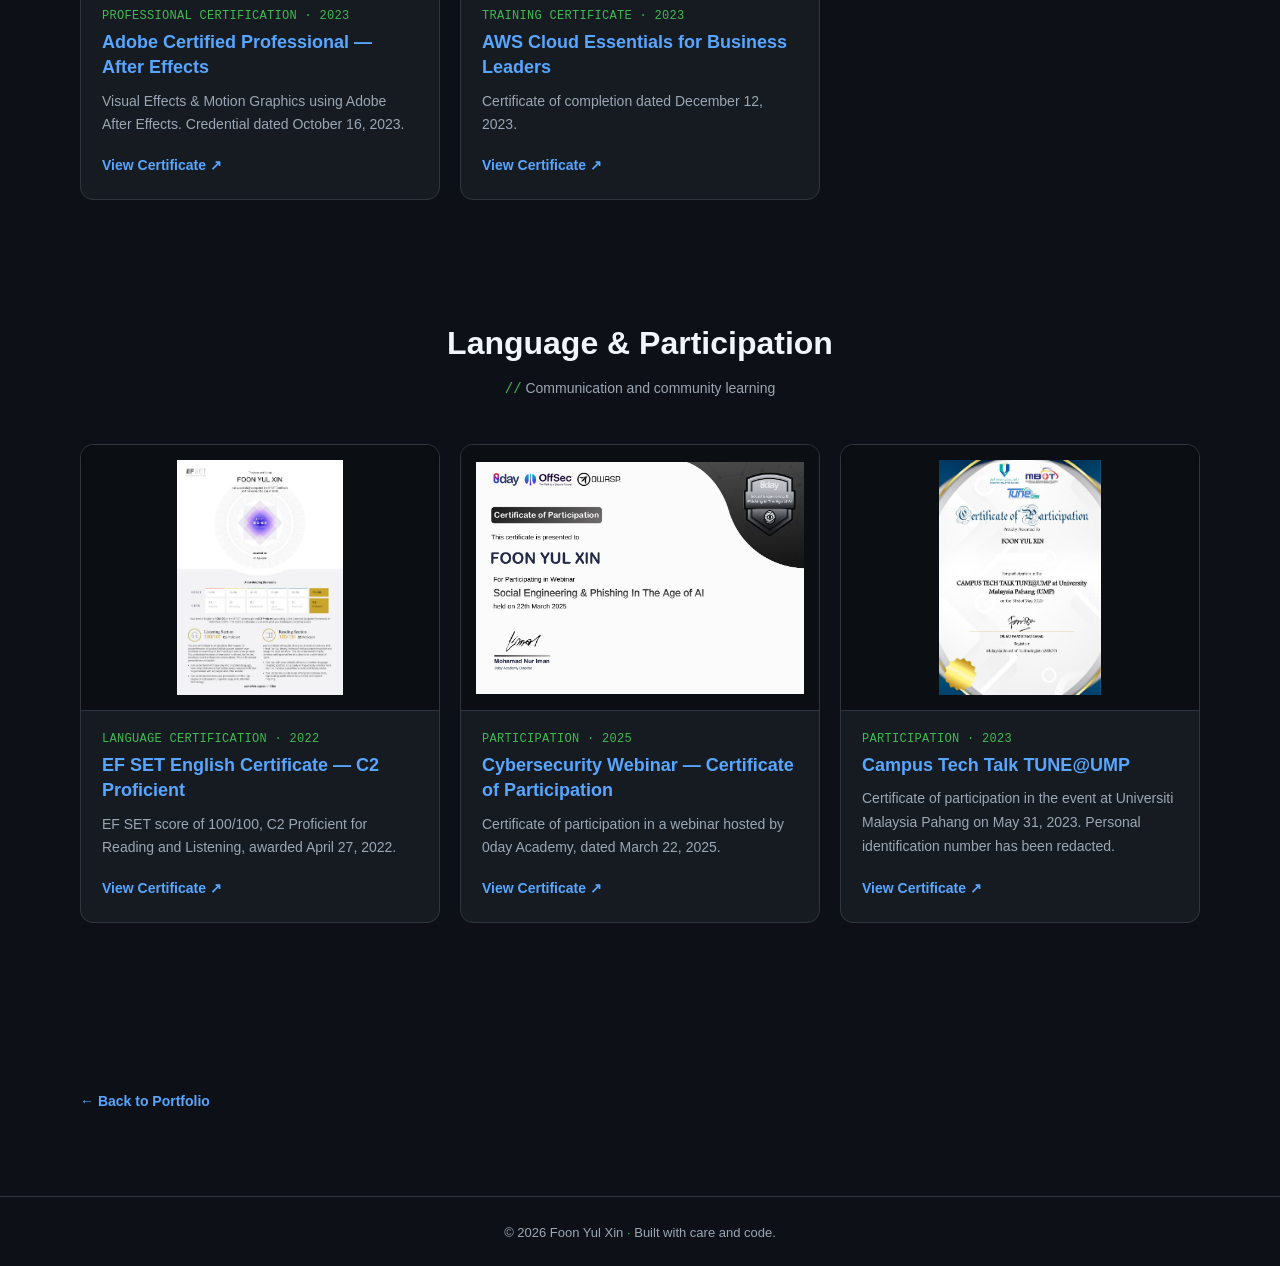
==== commit 763fe409: "Add files via upload" ====
--- a/achievements.html
+++ b/achievements.html
@@ -34,6 +34,10 @@
           <a class="certificate-preview" href="assets/certificates/gold_award_fypro_com.pdf" target="_blank" rel="noopener noreferrer" aria-label="Open Gold Award certificate PDF"><img src="assets/certificates/gold_award_fypro_com.jpg" alt="Preview of Gold Award certificate" loading="lazy"></a>
           <div class="certificate-body"><div class="certificate-kicker">Award · 2024</div><h3>Gold Award — FYPro-Com Exhibition</h3><p>Gold Award for an Undergraduate Project (Degree) at the FYPro-Com Exhibition, Semester I Session 2023/2024, Universiti Malaysia Pahang Al-Sultan Abdullah.</p><div class="certificate-actions"><a href="assets/certificates/gold_award_fypro_com.pdf" target="_blank" rel="noopener noreferrer">View Certificate ↗</a></div></div>
         </article>
+        <article class="certificate-card">
+          <a class="certificate-preview" href="assets/certificates/ice_cinno_silver_award.jpg" target="_blank" rel="noopener noreferrer" aria-label="Open iCE-Cinno 2024 Silver Award certificate image"><img src="assets/certificates/ice_cinno_silver_award.jpg" alt="Preview of iCE-Cinno 2024 Silver Award certificate for Game-istry" loading="lazy"></a>
+          <div class="certificate-body"><div class="certificate-kicker">Award · 2024</div><h3>Silver Award — iCE-Cinno 2024</h3><p>Silver Award for “2D Chemistry Educational Game for Science Stream Secondary Students (Game-istry)” at the International Competition and Exhibition on Computing Innovation, held on 27–28 November 2024.</p><div class="certificate-actions"><a href="assets/certificates/ice_cinno_silver_award.jpg" target="_blank" rel="noopener noreferrer">View Certificate ↗</a></div></div>
+        </article>
       </div>
     </div>
   </section>
@@ -54,7 +58,7 @@
       <div class="certificate-grid">
         <article class="certificate-card"><a class="certificate-preview" href="assets/certificates/ef_set_english.pdf" target="_blank" rel="noopener noreferrer" aria-label="Open EF SET English certificate"><img src="assets/certificates/ef_set_english.jpg" alt="Preview of EF SET English Certificate" loading="lazy"></a><div class="certificate-body"><div class="certificate-kicker">Language Certification · 2022</div><h3>EF SET English Certificate — C2 Proficient</h3><p>EF SET score of 100/100, C2 Proficient for Reading and Listening, awarded April 27, 2022.</p><div class="certificate-actions"><a href="assets/certificates/ef_set_english.pdf" target="_blank" rel="noopener noreferrer">View Certificate ↗</a></div></div></article>
         <article class="certificate-card"><a class="certificate-preview" href="assets/certificates/cybersecurity_webinar.pdf" target="_blank" rel="noopener noreferrer" aria-label="Open cybersecurity webinar participation certificate"><img src="assets/certificates/cybersecurity_webinar.jpg" alt="Preview of cybersecurity webinar certificate of participation" loading="lazy"></a><div class="certificate-body"><div class="certificate-kicker">Participation · 2025</div><h3>Cybersecurity Webinar — Certificate of Participation</h3><p>Certificate of participation in a webinar hosted by 0day Academy, dated March 22, 2025.</p><div class="certificate-actions"><a href="assets/certificates/cybersecurity_webinar.pdf" target="_blank" rel="noopener noreferrer">View Certificate ↗</a></div></div></article>
-        <article class="certificate-card"><a class="certificate-preview" href="assets/certificates/tune_ump_participation_redacted.pdf" target="_blank" rel="noopener noreferrer" aria-label="Open redacted TUNE@UMP participation certificate"><img src="assets/certificates/tune_ump_participation.jpg" alt="Preview of TUNE@UMP certificate of participation with personal ID redacted" loading="lazy"></a><div class="certificate-body"><div class="certificate-kicker">Participation · 2023</div><h3>Campus Tech Talk TUNE@UMP</h3><p>Certificate of participation in the event at Universiti Malaysia Pahang on May 31, 2023. </p><div class="certificate-actions"><a href="assets/certificates/tune_ump_participation_redacted.pdf" target="_blank" rel="noopener noreferrer">View Certificate ↗</a></div></div></article>
+        <article class="certificate-card"><a class="certificate-preview" href="assets/certificates/tune_ump_participation_redacted.pdf" target="_blank" rel="noopener noreferrer" aria-label="Open redacted TUNE@UMP participation certificate"><img src="assets/certificates/tune_ump_participation.jpg" alt="Preview of TUNE@UMP certificate of participation with personal ID redacted" loading="lazy"></a><div class="certificate-body"><div class="certificate-kicker">Participation · 2023</div><h3>Campus Tech Talk TUNE@UMP</h3><p>Certificate of participation in the event at Universiti Malaysia Pahang on May 31, 2023. Personal identification number has been redacted.</p><div class="certificate-actions"><a href="assets/certificates/tune_ump_participation_redacted.pdf" target="_blank" rel="noopener noreferrer">View Certificate ↗</a></div></div></article>
       </div>
     </div>
   </section>
